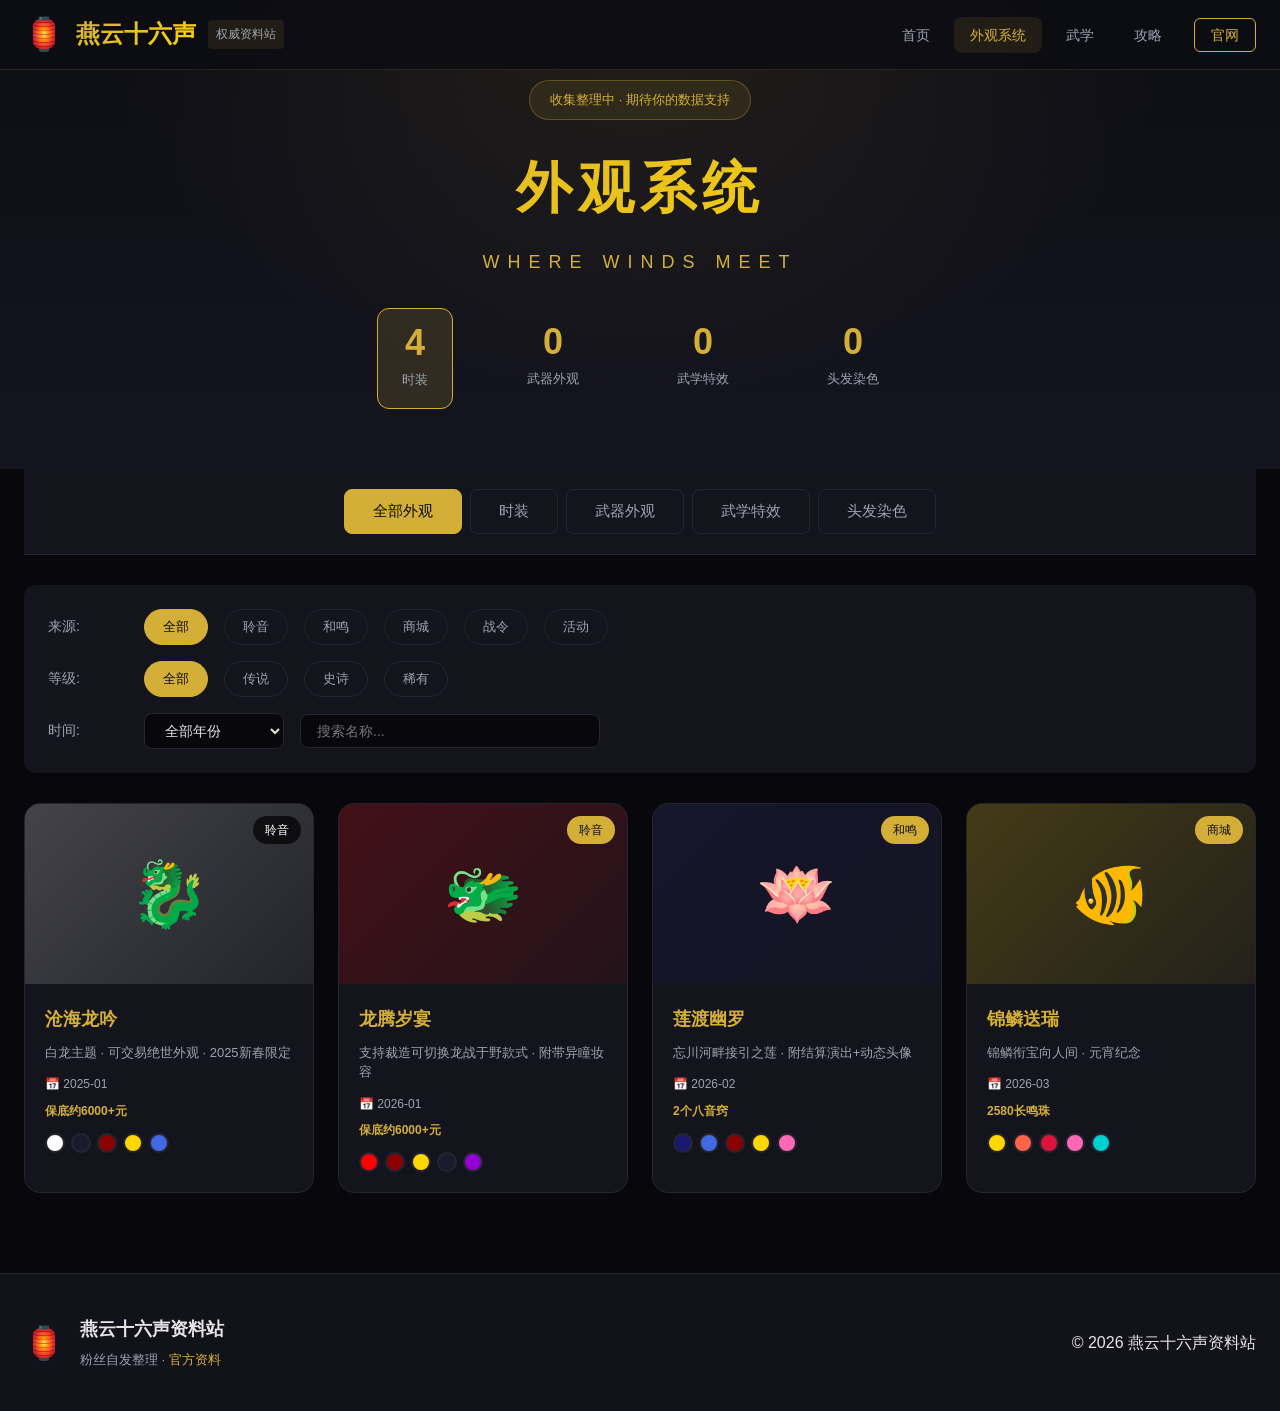
==== appearance.html @ c901eaac "Add unified appearance system page" ====
<!DOCTYPE html>
<html lang="zh-CN">
<head>
<meta charset="UTF-8">
<meta name="viewport" content="width=device-width, initial-scale=1.0">
<title>燕云十六声 | 外观系统 - 权威资料站</title>
<style>
:root{--primary:#0d0d14;--secondary:#12121a;--accent:#c9a227;--accent-gold:#d4af37;--text:#e5e5e5;--text-muted:#9ca3af;--bg:#08080c;--card-bg:#14141c;--border:#252530;--gradient-gold:linear-gradient(135deg,#d4af37 0%,#ffd700 100%);--gradient-dark:linear-gradient(180deg,#0d0d14 0%,#151520 100%)}
*{margin:0;padding:0;box-sizing:border-box}
body{font-family:'Microsoft YaHei','PingFang SC',sans-serif;background:var(--bg);color:var(--text);line-height:1.7;min-height:100vh}
a{text-decoration:none;color:inherit}
.container{max-width:1400px;margin:0 auto;padding:0 24px}
.navbar{position:fixed;top:0;left:0;right:0;height:70px;background:rgba(13,13,20,0.95);backdrop-filter:blur(20px);border-bottom:1px solid rgba(212,175,55,0.15);z-index:1000}
.nav-container{max-width:1400px;margin:0 auto;padding:0 24px;height:100%;display:flex;align-items:center;justify-content:space-between}
.logo{display:flex;align-items:center;gap:12px}
.logo-icon{font-size:32px}
.logo-text{font-size:24px;font-weight:800;background:var(--gradient-gold);-webkit-background-clip:text;-webkit-text-fill-color:transparent;background-clip:text}
.logo-sub{font-size:12px;color:var(--text-muted);padding:4px 8px;background:rgba(212,175,55,0.1);border-radius:4px}
.nav-menu{display:flex;gap:8px;list-style:none}
.nav-menu a{padding:10px 16px;font-size:14px;color:var(--text-muted);border-radius:8px;transition:all 0.3s;cursor:pointer}
.nav-menu a:hover,.nav-menu a.active{color:var(--accent-gold);background:rgba(212,175,55,0.1)}
.nav-official{color:var(--accent-gold)!important;border:1px solid var(--accent-gold)!important;padding:8px 16px!important;border-radius:6px!important;margin-left:8px}
.nav-official:hover{background:var(--accent-gold)!important;color:var(--primary)!important}
.mobile-menu-btn{display:none;background:none;border:none;color:var(--text);font-size:28px;cursor:pointer}
.hero{position:relative;padding:80px 0 60px;background:var(--gradient-dark);text-align:center}
.hero::before{content:'';position:absolute;top:0;left:0;right:0;bottom:0;background:radial-gradient(ellipse at 50% 0%,rgba(212,175,55,0.1),transparent 60%)}
.hero-content{position:relative;z-index:1}
.hero-badge{display:inline-block;padding:8px 20px;background:rgba(212,175,55,0.1);border:1px solid rgba(212,175,55,0.3);border-radius:30px;font-size:13px;color:var(--accent-gold);margin-bottom:20px}
.hero h1{font-size:56px;font-weight:900;letter-spacing:6px;background:var(--gradient-gold);-webkit-background-clip:text;-webkit-text-fill-color:transparent;margin-bottom:12px}
.hero .subtitle{font-size:18px;letter-spacing:8px;color:var(--accent-gold);margin-bottom:16px}
.hero-stats{display:flex;justify-content:center;gap:50px;flex-wrap:wrap;margin-top:30px}
.stat-item{text-align:center;cursor:pointer;padding:16px 24px;border-radius:12px;transition:all 0.3s}
.stat-item:hover,.stat-item.active{background:rgba(212,175,55,0.15);border:1px solid var(--accent-gold)}
.stat-number{display:block;font-size:36px;font-weight:800;color:var(--accent-gold);line-height:1;margin-bottom:4px}
.stat-label{font-size:13px;color:var(--text-muted)}

/* 分类标签 */
.category-tabs{display:flex;gap:8px;padding:20px 0;background:var(--card-bg);border-bottom:1px solid var(--border);margin-bottom:30px;flex-wrap:wrap;justify-content:center}
.category-btn{padding:12px 28px;background:transparent;border:1px solid var(--border);border-radius:8px;color:var(--text-muted);font-size:15px;cursor:pointer;transition:all 0.3s}
.category-btn:hover,.category-btn.active{background:var(--accent-gold);border-color:var(--accent-gold);color:var(--primary)}

/* 筛选 */
.filter-section{padding:24px;background:var(--card-bg);border-radius:12px;margin-bottom:30px}
.filter-row{display:flex;gap:16px;flex-wrap:wrap;align-items:center;margin-bottom:16px}
.filter-row:last-child{margin-bottom:0}
.filter-label{font-size:14px;color:var(--text-muted);min-width:80px}
.filter-btn{padding:8px 18px;background:transparent;border:1px solid var(--border);border-radius:20px;color:var(--text-muted);font-size:13px;cursor:pointer;transition:all 0.3s}
.filter-btn:hover,.filter-btn.active{background:var(--accent-gold);border-color:var(--accent-gold);color:var(--primary)}
.filter-select{padding:8px 16px;background:var(--bg);border:1px solid var(--border);border-radius:8px;color:var(--text);font-size:14px;min-width:140px}

/* 外观网格 */
.appearance-grid{display:grid;grid-template-columns:repeat(4,1fr);gap:24px;margin-bottom:60px}
.appearance-card{background:var(--card-bg);border:1px solid var(--border);border-radius:16px;overflow:hidden;transition:all 0.3s;cursor:pointer}
.appearance-card:hover{border-color:var(--accent-gold);transform:translateY(-4px);box-shadow:0 12px 30px rgba(212,175,55,0.15)}
.appearance-visual{height:180px;position:relative;display:flex;align-items:center;justify-content:center}
.appearance-icon{font-size:64px}
.appearance-tag{position:absolute;top:12px;right:12px;padding:4px 12px;background:rgba(0,0,0,0.7);border-radius:20px;font-size:12px;color:white}
.appearance-tag.new{background:var(--accent-gold);color:var(--primary)}
.appearance-info{padding:20px}
.appearance-info h3{font-size:18px;color:var(--accent-gold);margin-bottom:8px}
.appearance-info .desc{font-size:13px;color:var(--text-muted);margin-bottom:12px;line-height:1.5}
.appearance-meta{display:flex;flex-direction:column;gap:6px;font-size:12px}
.appearance-meta span{color:var(--text-muted)}
.appearance-meta .price{color:var(--accent-gold);font-weight:600}

/* 颜色展示 */
.color-display{display:flex;gap:6px;margin-top:12px;flex-wrap:wrap}
.color-swatch{width:20px;height:20px;border-radius:50%;border:2px solid var(--border)}

/* 弹窗 */
.modal{display:none;position:fixed;top:0;left:0;right:0;bottom:0;background:rgba(0,0,0,0.9);z-index:2000;align-items:center;justify-content:center;padding:20px;overflow-y:auto}
.modal.active{display:flex}
.modal-content{background:var(--card-bg);border:1px solid var(--border);border-radius:20px;padding:40px;max-width:900px;width:100%;max-height:90vh;overflow-y:auto;position:relative}
.modal-close{position:absolute;top:20px;right:24px;font-size:32px;color:var(--text-muted);cursor:pointer}
.modal-close:hover{color:var(--accent-gold)}
.modal-header{display:flex;gap:30px;margin-bottom:30px}
.modal-img{width:300px;height:350px;background:linear-gradient(135deg,#1a1a2e,#2a2a4e);border-radius:16px;display:flex;align-items:center;justify-content:center;font-size:100px}
.modal-detail{flex:1}
.modal-detail h2{font-size:28px;color:var(--accent-gold);margin-bottom:16px}
.modal-detail .tags{display:flex;gap:8px;flex-wrap:wrap;margin-bottom:20px}
.modal-detail .tag{padding:4px 12px;background:rgba(212,175,55,0.15);color:var(--accent-gold);border-radius:12px;font-size:12px}
.modal-detail .info-row{display:flex;gap:20px;margin-bottom:12px;font-size:14px}
.modal-detail .info-row span{color:var(--text-muted)}
.modal-section{margin-top:30px;padding-top:30px;border-top:1px solid var(--border)}
.modal-section h3{font-size:18px;color:var(--accent-gold);margin-bottom:16px}
.modal-colors{display:flex;gap:12px;flex-wrap:wrap}
.modal-color{width:40px;height:40px;border-radius:8px;border:2px solid var(--border);cursor:pointer;transition:all 0.2s}
.modal-color:hover{border-color:var(--accent-gold)}

/* 页脚 */
footer{background:var(--secondary);padding:40px 0;margin-top:80px;border-top:1px solid var(--border)}
.footer-content{display:flex;justify-content:space-between;align-items:center;flex-wrap:wrap;gap:30px}
.footer-brand{display:flex;align-items:center;gap:16px}
.footer-brand span{font-size:32px}
.footer-brand h3{font-size:18px;margin-bottom:4px}
.footer-brand p{font-size:13px;color:var(--text-muted)}
.footer-link{color:var(--accent-gold);text-decoration:none}
.footer-link:hover{text-decoration:underline}

/* 等待数据提示 */
.waiting-tip{text-align:center;padding:60px 20px;color:var(--text-muted)}
.waiting-tip h3{font-size:24px;color:var(--accent-gold);margin-bottom:16px}
.waiting-tip p{font-size:16px;margin-bottom:20px}
.waiting-tip .contact{background:var(--card-bg);padding:20px;border-radius:12px;display:inline-block}

@media(max-width:1200px){.appearance-grid{grid-template-columns:repeat(3,1fr)}}
@media(max-width:900px){.appearance-grid{grid-template-columns:repeat(2,1fr)}.modal-header{flex-direction:column}.modal-img{width:100%;height:250px}}
@media(max-width:768px){.nav-menu{display:none;position:absolute;top:70px;left:0;right:0;background:var(--bg);flex-direction:column;padding:20px;gap:4px;border-bottom:1px solid var(--border)}.nav-menu.active{display:flex}.mobile-menu-btn{display:block}.hero h1{font-size:36px}.hero-stats{gap:30px}.stat-number{font-size:32px}.appearance-grid{grid-template-columns:1fr}.filter-row{flex-direction:column;align-items:flex-start}}
</style>
</head>
<body>
<nav class="navbar"><div class="nav-container"><a href="index.html" class="logo"><span class="logo-icon">🏮</span><span class="logo-text">燕云十六声</span><span class="logo-sub">权威资料站</span></a><ul class="nav-menu"><li><a href="index.html">首页</a></li><li><a href="appearance.html" class="active">外观系统</a></li><li><a href="martial.html">武学</a></li><li><a href="guide.html">攻略</a></li><li><a href="https://yy163.com" target="_blank" class="nav-official">官网</a></li></ul></div></nav>

<div class="hero"><div class="hero-content"><div class="hero-badge">收集整理中 · 期待你的数据支持</div><h1>外观系统</h1><p class="subtitle">WHERE WINDS MEET</p><div class="hero-stats"><div class="stat-item active" data-category="fashion"><span class="stat-number" id="fashion-count">0</span><span class="stat-label">时装</span></div><div class="stat-item" data-category="weapon"><span class="stat-number" id="weapon-count">0</span><span class="stat-label">武器外观</span></div><div class="stat-item" data-category="effect"><span class="stat-number" id="effect-count">0</span><span class="stat-label">武学特效</span></div><div class="stat-item" data-category="hair"><span class="stat-number" id="hair-count">0</span><span class="stat-label">头发染色</span></div></div></div></div>

<div class="container">
<!-- 分类切换 -->
<div class="category-tabs">
<button class="category-btn active" data-category="fashion">全部外观</button>
<button class="category-btn" data-category="fashion_cloth">时装</button>
<button class="category-btn" data-category="weapon_appearance">武器外观</button>
<button class="category-btn" data-category="weapon_effect">武学特效</button>
<button class="category-btn" data-category="hair_dye">头发染色</button>
</div>

<!-- 筛选 -->
<div class="filter-section" id="filter-section">
<div class="filter-row">
<span class="filter-label">来源:</span>
<button class="filter-btn active" data-filter="all">全部</button>
<button class="filter-btn" data-filter="lingyin">聆音</button>
<button class="filter-btn" data-filter="heming">和鸣</button>
<button class="filter-btn" data-filter="shop">商城</button>
<button class="filter-btn" data-filter="zhanling">战令</button>
<button class="filter-btn" data-filter="event">活动</button>
</div>
<div class="filter-row">
<span class="filter-label">等级:</span>
<button class="filter-btn grade-btn active" data-grade="all">全部</button>
<button class="filter-btn grade-btn" data-grade="传说">传说</button>
<button class="filter-btn grade-btn" data-grade="史诗">史诗</button>
<button class="filter-btn grade-btn" data-grade="稀有">稀有</button>
</div>
<div class="filter-row">
<span class="filter-label">时间:</span>
<select class="filter-select" id="year-filter">
<option value="all">全部年份</option>
<option value="2026">2026年</option>
<option value="2025">2025年</option>
<option value="2024">2024年</option>
</select>
<input type="text" class="search-box" id="search-input" placeholder="搜索名称..." style="padding:8px 16px;background:var(--bg);border:1px solid var(--border);border-radius:8px;color:var(--text);font-size:14px;flex:1;max-width:300px">
</div>
</div>

<!-- 等待数据提示 -->
<div class="waiting-tip" id="waiting-tip">
<h3>📋 数据收集中...</h3>
<p>外观系统正在整理中，期待你的数据支持！</p>
<div class="contact">
<p>如果你有准确的外观数据，可以联系我们补充</p>
<p style="margin-top:10px;color:var(--accent-gold)">数据来源：官方公告、游戏内、百度AI等</p>
</div>
</div>

<!-- 外观列表 -->
<div class="appearance-grid" id="appearance-grid"></div>
</div>

<!-- 详情弹窗 -->
<div class="modal" id="appearance-modal">
<div class="modal-content">
<span class="modal-close" onclick="closeModal()">&times;</span>
<div class="modal-header">
<div class="modal-img" id="modal-img">👘</div>
<div class="modal-detail">
<h2 id="modal-title">名称</h2>
<div class="tags" id="modal-tags"></div>
<div class="info-row"><span>获取方式:</span><span id="modal-source">-</span></div>
<div class="info-row"><span>价格:</span><span id="modal-price">-</span></div>
<div class="info-row"><span>上架时间:</span><span id="modal-date">-</span></div>
<div class="info-row"><span>特色功能:</span><span id="modal-feature">-</span></div>
</div>
</div>
<div class="modal-section" id="dye-section" style="display:none">
<h3>🎨 染色方案</h3>
<div class="modal-colors" id="modal-dyes"></div>
</div>
</div>
</div>

<footer><div class="container"><div class="footer-content"><div class="footer-brand"><span>🏮</span><div><h3>燕云十六声资料站</h3><p>粉丝自发整理 · <a href="https://yy163.com" target="_blank" class="footer-link">官方资料</a></p></div></div><div class="footer-links"><p>© 2026 燕云十六声资料站</p></div></div></footer>

<script>
// ==================== 数据结构 ====================
// 格式：{id, name, category, subCategory, grade, icon, date, source, price, desc, features, dyes[]}
// category: fashion_cloth/fashion_effect/weapon_appearance/hair_dye
// subCategory: lingyin/heming/shop/zhanling/fuyao/event/free

// ==================== 时装数据 ====================
const fashionData = [
// 聆音大套
{id:1,name:"沧海龙吟",category:"fashion_cloth",subCategory:"lingyin",grade:"传说",icon:"🐉",date:"2025-01",source:"聆音·春闹",price:"保底约6000+元",desc:"白龙主题 · 可交易绝世外观 · 2025新春限定",features:"可交易/支持裁造/专属动作",dyes:["#FFFFFF","#1a1a2e","#8B0000","#FFD700","#4169E1"]},
{id:2,name:"龙腾岁宴",category:"fashion_cloth",subCategory:"lingyin",grade:"传说",icon:"🐲",date:"2026-01",source:"聆音·响岁",price:"保底约6000+元",desc:"支持裁造可切换龙战于野款式 · 附带异瞳妆容",features:"支持裁造/异瞳妆容/专属动作",dyes:["#FF0000","#8B0000","#FFD700","#1a1a2e","#9400D3"]},
{id:3,name:"莲渡幽罗",category:"fashion_cloth",subCategory:"heming",grade:"史诗",icon:"🪷",date:"2026-02",source:"和鸣商店/八音窍",price:"2个八音窍",desc:"忘川河畔接引之莲 · 附结算演出+动态头像",features:"上下装拆分/染色/裁造/结算演出/动态头像",dyes:["#191970","#4169E1","#8B0000","#FFD700","#FF69B4"]},
{id:4,name:"锦鳞送瑞",category:"fashion_cloth",subCategory:"shop",grade:"史诗",icon:"🐠",date:"2026-03",source:"元宵活动",price:"2580长鸣珠",desc:"锦鳞衔宝向人间 · 元宵纪念",features:"上下装拆分/染色",dyes:["#FFD700","#FF6347","#DC143C","#FF69B4","#00CED1"]},
// 更多数据待补充...
];

// ==================== 武器外观数据 ====================
const weaponData = [
// 藏音系统
// 待补充准确数据...
];

// ==================== 武学特效数据 ====================
const effectData = [
// 待补充准确数据...
];

// ==================== 头发染色数据 ====================
const hairData = [
// 待补充准确数据...
];

// 合并所有数据
const allData = [...fashionData, ...weaponData, ...effectData, ...hairData];

let currentCategory = 'fashion'; // fashion/weapon/effect/hair

// 初始化
document.getElementById('fashion-count').textContent = fashionData.length;
document.getElementById('weapon-count').textContent = weaponData.length;
document.getElementById('effect-count').textContent = effectData.length;
document.getElementById('hair-count').textContent = hairData.length;

// 分类点击
document.querySelectorAll('.stat-item').forEach(item => {
item.addEventListener('click', () => {
document.querySelectorAll('.stat-item').forEach(i => i.classList.remove('active'));
item.classList.add('active');
currentCategory = item.dataset.category;
renderData();
});
});

// 分类切换
document.querySelectorAll('.category-btn').forEach(btn => {
btn.addEventListener('click', () => {
document.querySelectorAll('.category-btn').forEach(b => b.classList.remove('active'));
btn.classList.add('active');
renderData();
});
});

// 筛选
document.querySelectorAll('.filter-btn').forEach(btn => {
btn.addEventListener('click', () => {
const row = btn.parentElement;
row.querySelectorAll('.filter-btn').forEach(b => b.classList.remove('active'));
btn.classList.add('active');
renderData();
});
});

document.getElementById('year-filter').addEventListener('change', renderData);
document.getElementById('search-input').addEventListener('input', renderData);

// 渲染数据
function renderData() {
const grid = document.getElementById('appearance-grid');
const waiting = document.getElementById('waiting-tip');

let category = document.querySelector('.category-btn.active').dataset.category;
let filter = document.querySelector('.filter-btn:not(.grade-btn).active')?.dataset.filter || 'all';
let grade = document.querySelector('.grade-btn.active')?.dataset.grade || 'all';
let year = document.getElementById('year-filter').value;
let search = document.getElementById('search-input').value;

// 根据主分类筛选
let filtered = allData;
if (category === 'fashion_cloth') filtered = allData.filter(d => d.category === 'fashion_cloth');
else if (category === 'weapon_appearance') filtered = allData.filter(d => d.category === 'weapon_appearance');
else if (category === 'weapon_effect') filtered = allData.filter(d => d.category === 'weapon_effect');
else if (category === 'hair_dye') filtered = allData.filter(d => d.category === 'hair_dye');

// 来源筛选
if (filter !== 'all') {
filtered = filtered.filter(d => d.subCategory === filter);
}
// 等级筛选
if (grade !== 'all') {
filtered = filtered.filter(d => d.grade === grade);
}
// 年份筛选
if (year !== 'all') {
filtered = filtered.filter(d => d.date.startsWith(year));
}
// 搜索
if (search) {
filtered = filtered.filter(d => d.name.toLowerCase().includes(search.toLowerCase()));
}

// 显示/隐藏等待提示
if (filtered.length === 0) {
waiting.style.display = 'block';
grid.style.display = 'none';
} else {
waiting.style.display = 'none';
grid.style.display = 'grid';
grid.innerHTML = '';

filtered.forEach(item => {
const card = document.createElement('div');
card.className = 'appearance-card';
card.onclick = () => openModal(item);
let typeLabel = item.subCategory === 'lingyin' ? '聆音' : 
item.subCategory === 'heming' ? '和鸣' :
item.subCategory === 'shop' ? '商城' :
item.subCategory === 'zhanling' ? '战令' :
item.subCategory === 'event' ? '活动' : '其他';
card.innerHTML = `
<div class="appearance-visual" style="background:linear-gradient(135deg,${item.dyes?.[0] || '#1a1a2e'}33,${item.dyes?.[0] || '#1a1a2e'}11)">
<span class="appearance-tag ${item.date.startsWith('2026')?'new':''}">${typeLabel}</span>
<span class="appearance-icon">${item.icon}</span>
</div>
<div class="appearance-info">
<h3>${item.name}</h3>
<p class="desc">${item.desc || ''}</p>
<div class="appearance-meta">
<span>📅 ${item.date}</span>
<span class="price">${item.price || '-'}</span>
</div>
${item.dyes ? `<div class="color-display">${item.dyes.slice(0,5).map(c=>`<div class="color-swatch" style="background:${c}"></div>`).join('')}</div>` : ''}
</div>
`;
grid.appendChild(card);
});
}
}

// 打开弹窗
function openModal(item) {
document.getElementById('modal-title').textContent = item.name;
document.getElementById('modal-img').textContent = item.icon;
document.getElementById('modal-source').textContent = item.source || '-';
document.getElementById('modal-price').textContent = item.price || '-';
document.getElementById('modal-date').textContent = item.date || '-';
document.getElementById('modal-feature').textContent = item.features || '-';

const tags = document.getElementById('modal-tags');
tags.innerHTML = `<span class="tag">${item.grade || ''}</span><span class="tag">${item.category}</span>`;

// 染色
const dyeSection = document.getElementById('dye-section');
if (item.dyes && item.dyes.length > 0) {
dyeSection.style.display = 'block';
document.getElementById('modal-dyes').innerHTML = item.dyes.map(c => `<div class="modal-color" style="background:${c}" title="${c}"></div>`).join('');
} else {
dyeSection.style.display = 'none';
}

document.getElementById('appearance-modal').classList.add('active');
}

function closeModal() {
document.getElementById('appearance-modal').classList.remove('active');
}

// 初始渲染
renderData();
</script>
</body>
</html>
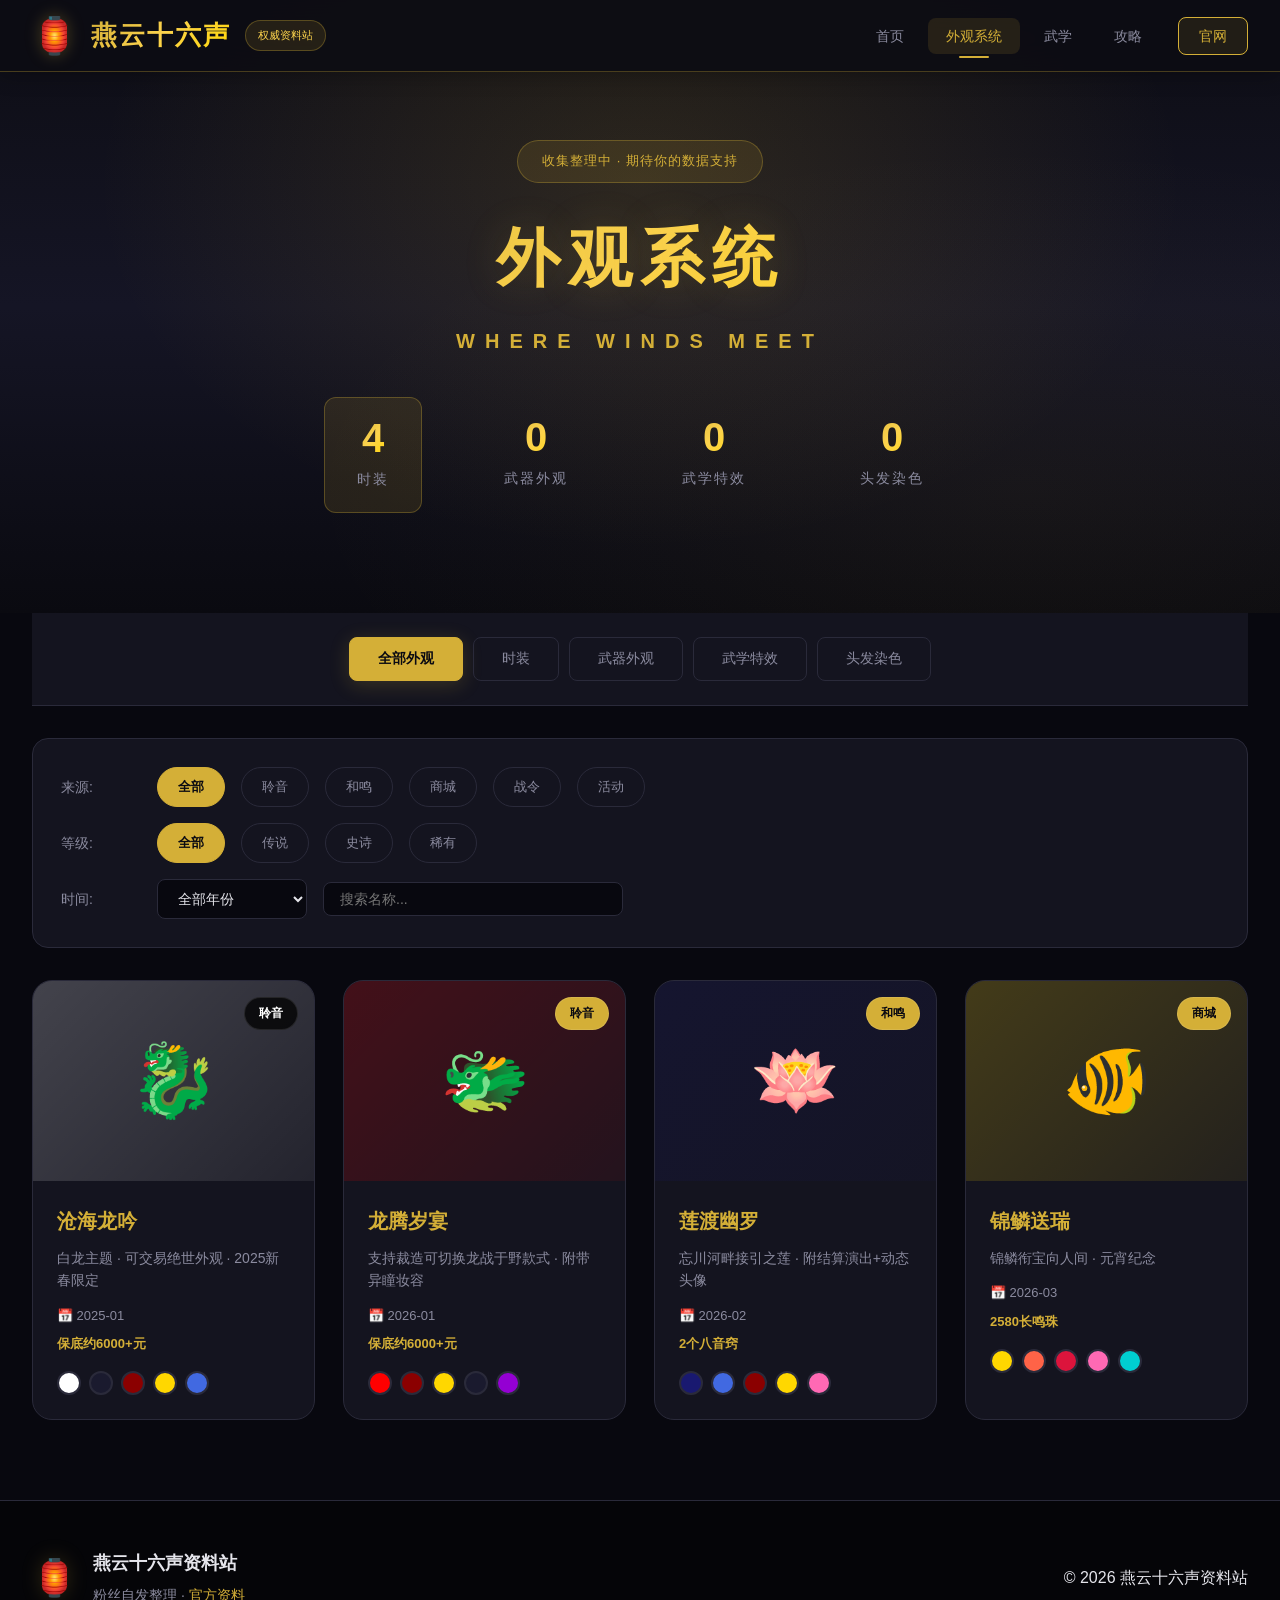
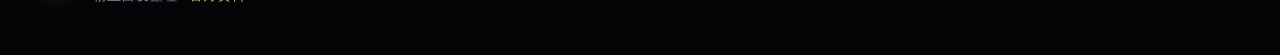
==== commit d87243ae: "Update appearance system style" ====
--- a/appearance.html
+++ b/appearance.html
@@ -5,107 +5,718 @@
 <meta name="viewport" content="width=device-width, initial-scale=1.0">
 <title>燕云十六声 | 外观系统 - 权威资料站</title>
 <style>
-:root{--primary:#0d0d14;--secondary:#12121a;--accent:#c9a227;--accent-gold:#d4af37;--text:#e5e5e5;--text-muted:#9ca3af;--bg:#08080c;--card-bg:#14141c;--border:#252530;--gradient-gold:linear-gradient(135deg,#d4af37 0%,#ffd700 100%);--gradient-dark:linear-gradient(180deg,#0d0d14 0%,#151520 100%)}
-*{margin:0;padding:0;box-sizing:border-box}
-body{font-family:'Microsoft YaHei','PingFang SC',sans-serif;background:var(--bg);color:var(--text);line-height:1.7;min-height:100vh}
-a{text-decoration:none;color:inherit}
-.container{max-width:1400px;margin:0 auto;padding:0 24px}
-.navbar{position:fixed;top:0;left:0;right:0;height:70px;background:rgba(13,13,20,0.95);backdrop-filter:blur(20px);border-bottom:1px solid rgba(212,175,55,0.15);z-index:1000}
-.nav-container{max-width:1400px;margin:0 auto;padding:0 24px;height:100%;display:flex;align-items:center;justify-content:space-between}
-.logo{display:flex;align-items:center;gap:12px}
-.logo-icon{font-size:32px}
-.logo-text{font-size:24px;font-weight:800;background:var(--gradient-gold);-webkit-background-clip:text;-webkit-text-fill-color:transparent;background-clip:text}
-.logo-sub{font-size:12px;color:var(--text-muted);padding:4px 8px;background:rgba(212,175,55,0.1);border-radius:4px}
-.nav-menu{display:flex;gap:8px;list-style:none}
-.nav-menu a{padding:10px 16px;font-size:14px;color:var(--text-muted);border-radius:8px;transition:all 0.3s;cursor:pointer}
-.nav-menu a:hover,.nav-menu a.active{color:var(--accent-gold);background:rgba(212,175,55,0.1)}
-.nav-official{color:var(--accent-gold)!important;border:1px solid var(--accent-gold)!important;padding:8px 16px!important;border-radius:6px!important;margin-left:8px}
-.nav-official:hover{background:var(--accent-gold)!important;color:var(--primary)!important}
-.mobile-menu-btn{display:none;background:none;border:none;color:var(--text);font-size:28px;cursor:pointer}
-.hero{position:relative;padding:80px 0 60px;background:var(--gradient-dark);text-align:center}
-.hero::before{content:'';position:absolute;top:0;left:0;right:0;bottom:0;background:radial-gradient(ellipse at 50% 0%,rgba(212,175,55,0.1),transparent 60%)}
-.hero-content{position:relative;z-index:1}
-.hero-badge{display:inline-block;padding:8px 20px;background:rgba(212,175,55,0.1);border:1px solid rgba(212,175,55,0.3);border-radius:30px;font-size:13px;color:var(--accent-gold);margin-bottom:20px}
-.hero h1{font-size:56px;font-weight:900;letter-spacing:6px;background:var(--gradient-gold);-webkit-background-clip:text;-webkit-text-fill-color:transparent;margin-bottom:12px}
-.hero .subtitle{font-size:18px;letter-spacing:8px;color:var(--accent-gold);margin-bottom:16px}
-.hero-stats{display:flex;justify-content:center;gap:50px;flex-wrap:wrap;margin-top:30px}
-.stat-item{text-align:center;cursor:pointer;padding:16px 24px;border-radius:12px;transition:all 0.3s}
-.stat-item:hover,.stat-item.active{background:rgba(212,175,55,0.15);border:1px solid var(--accent-gold)}
-.stat-number{display:block;font-size:36px;font-weight:800;color:var(--accent-gold);line-height:1;margin-bottom:4px}
-.stat-label{font-size:13px;color:var(--text-muted)}
+:root {
+  --primary: #0a0a12;
+  --secondary: #121220;
+  --accent: #c9a227;
+  --accent-gold: #d4af37;
+  --accent-gold-light: #fcd34d;
+  --text: #e5e5eb;
+  --text-muted: #8b8b9f;
+  --bg: #08080f;
+  --bg-deep: #050508;
+  --card-bg: #14141f;
+  --card-bg-hover: #1a1a2a;
+  --border: #2a2a3a;
+  --border-gold: rgba(212,175,55,0.3);
+  --gradient-gold: linear-gradient(135deg, #d4af37 0%, #fcd34d 50%, #ffd700 100%);
+  --gradient-dark: linear-gradient(180deg, #0d0d14 0%, #151525 50%, #0a0a10 100%);
+  --gradient-hero: radial-gradient(ellipse at 50% 30%, rgba(201, 162, 39, 0.15), transparent 60%),
+                      radial-gradient(ellipse at 80% 80%, rgba(212, 175, 55, 0.05), transparent 50%);
+  --shadow-gold: 0 4px 20px rgba(212, 175, 55, 0.2);
+  --shadow-card: 0 8px 24px rgba(0, 0, 0, 0.3);
+  --shadow-hover: 0 12px 36px rgba(212, 175, 55, 0.15);
+}
+
+* {margin: 0;padding: 0;box-sizing: border-box;}
+
+body {
+  font-family: "Microsoft YaHei", "PingFang SC", -apple-system, BlinkMacSystemFont, sans-serif;
+  background: var(--bg);
+  color: var(--text);
+  line-height: 1.6;
+  min-height: 100vh;
+  overflow-x: hidden;
+}
+
+a {text-decoration: none;color: inherit;transition: color 0.3s;}
+
+.container {
+  max-width: 1440px;
+  margin: 0 auto;
+  padding: 0 32px;
+}
+
+/* 导航栏优化 */
+.navbar {
+  position: fixed;
+  top: 0;
+  left: 0;
+  right: 0;
+  height: 72px;
+  background: rgba(13, 13, 20, 0.95);
+  backdrop-filter: blur(20px);
+  border-bottom: 1px solid var(--border-gold);
+  z-index: 1000;
+  box-shadow: 0 2px 20px rgba(0, 0, 0, 0.3);
+}
+
+.nav-container {
+  max-width: 1440px;
+  margin: 0 auto;
+  padding: 0 32px;
+  height: 100%;
+  display: flex;
+  align-items: center;
+  justify-content: space-between;
+}
+
+.logo {
+  display: flex;
+  align-items: center;
+  gap: 14px;
+}
+
+.logo-icon {
+  font-size: 36px;
+  filter: drop-shadow(0 0 8px rgba(212, 175, 55, 0.3));
+}
+
+.logo-text {
+  font-size: 26px;
+  font-weight: 800;
+  background: var(--gradient-gold);
+  -webkit-background-clip: text;
+  -webkit-text-fill-color: transparent;
+  background-clip: text;
+  letter-spacing: 2px;
+}
+
+.logo-sub {
+  font-size: 11px;
+  color: var(--accent-gold-light);
+  padding: 6px 12px;
+  background: rgba(212, 175, 55, 0.12);
+  border-radius: 20px;
+  border: 1px solid var(--border-gold);
+}
+
+.nav-menu {
+  display: flex;
+  gap: 6px;
+  list-style: none;
+}
+
+.nav-menu a {
+  padding: 10px 18px;
+  font-size: 14px;
+  font-weight: 500;
+  color: var(--text-muted);
+  border-radius: 8px;
+  transition: all 0.3s;
+  position: relative;
+}
+
+.nav-menu a:hover, .nav-menu a.active {
+  color: var(--accent-gold);
+  background: rgba(212, 175, 55, 0.12);
+}
+
+.nav-menu a.active::after {
+  content: '';
+  position: absolute;
+  bottom: -4px;
+  left: 50%;
+  transform: translateX(-50%);
+  width: 30px;
+  height: 2px;
+  background: var(--accent-gold);
+  border-radius: 1px;
+}
+
+.nav-official {
+  color: var(--accent-gold) !important;
+  border: 1px solid var(--accent-gold) !important;
+  padding: 10px 20px !important;
+  border-radius: 8px !important;
+  margin-left: 12px !important;
+  background: rgba(212, 175, 55, 0.1) !important;
+}
+
+.nav-official:hover {
+  background: var(--accent-gold) !important;
+  color: var(--primary) !important;
+  box-shadow: var(--shadow-gold);
+}
+
+/* Hero 区域优化 */
+.hero {
+  position: relative;
+  padding: 140px 0 100px;
+  background: var(--gradient-dark);
+  text-align: center;
+  overflow: hidden;
+}
+
+.hero::before {
+  content: '';
+  position: absolute;
+  top: 0;
+  left: 0;
+  right: 0;
+  bottom: 0;
+  background: var(--gradient-hero);
+  pointer-events: none;
+}
+
+.hero-content {
+  position: relative;
+  z-index: 1;
+}
+
+.hero-badge {
+  display: inline-block;
+  padding: 10px 24px;
+  background: rgba(212, 175, 55, 0.12);
+  border: 1px solid var(--border-gold);
+  border-radius: 30px;
+  font-size: 13px;
+  font-weight: 500;
+  color: var(--accent-gold);
+  margin-bottom: 24px;
+  letter-spacing: 1px;
+}
+
+.hero h1 {
+  font-size: 64px;
+  font-weight: 900;
+  letter-spacing: 8px;
+  background: var(--gradient-gold);
+  -webkit-background-clip: text;
+  -webkit-text-fill-color: transparent;
+  background-clip: text;
+  margin-bottom: 16px;
+  text-shadow: 0 0 40px rgba(212, 175, 55, 0.2);
+}
+
+.hero .subtitle {
+  font-size: 20px;
+  letter-spacing: 10px;
+  color: var(--accent-gold);
+  margin-bottom: 20px;
+  text-transform: uppercase;
+  font-weight: 600;
+}
+
+.hero-stats {
+  display: flex;
+  justify-content: center;
+  gap: 50px;
+  flex-wrap: wrap;
+  margin-top: 40px;
+}
+
+.stat-item {
+  text-align: center;
+  padding: 20px 32px;
+  border-radius: 12px;
+  transition: all 0.3s;
+  cursor: pointer;
+}
+
+.stat-item:hover, .stat-item.active {
+  background: rgba(212, 175, 55, 0.12);
+  border: 1px solid var(--border-gold);
+}
+
+.stat-number {
+  display: block;
+  font-size: 40px;
+  font-weight: 800;
+  background: var(--gradient-gold);
+  -webkit-background-clip: text;
+  -webkit-text-fill-color: transparent;
+  background-clip: text;
+  line-height: 1;
+  margin-bottom: 8px;
+}
+
+.stat-label {
+  font-size: 14px;
+  color: var(--text-muted);
+  text-transform: uppercase;
+  letter-spacing: 2px;
+  font-weight: 500;
+}
 
 /* 分类标签 */
-.category-tabs{display:flex;gap:8px;padding:20px 0;background:var(--card-bg);border-bottom:1px solid var(--border);margin-bottom:30px;flex-wrap:wrap;justify-content:center}
-.category-btn{padding:12px 28px;background:transparent;border:1px solid var(--border);border-radius:8px;color:var(--text-muted);font-size:15px;cursor:pointer;transition:all 0.3s}
-.category-btn:hover,.category-btn.active{background:var(--accent-gold);border-color:var(--accent-gold);color:var(--primary)}
-
-/* 筛选 */
-.filter-section{padding:24px;background:var(--card-bg);border-radius:12px;margin-bottom:30px}
-.filter-row{display:flex;gap:16px;flex-wrap:wrap;align-items:center;margin-bottom:16px}
-.filter-row:last-child{margin-bottom:0}
-.filter-label{font-size:14px;color:var(--text-muted);min-width:80px}
-.filter-btn{padding:8px 18px;background:transparent;border:1px solid var(--border);border-radius:20px;color:var(--text-muted);font-size:13px;cursor:pointer;transition:all 0.3s}
-.filter-btn:hover,.filter-btn.active{background:var(--accent-gold);border-color:var(--accent-gold);color:var(--primary)}
-.filter-select{padding:8px 16px;background:var(--bg);border:1px solid var(--border);border-radius:8px;color:var(--text);font-size:14px;min-width:140px}
+.category-tabs {
+  display: flex;
+  gap: 10px;
+  padding: 24px 0;
+  background: var(--card-bg);
+  border-bottom: 1px solid var(--border);
+  margin-bottom: 32px;
+  flex-wrap: wrap;
+  justify-content: center;
+}
+
+.category-btn {
+  padding: 12px 28px;
+  background: transparent;
+  border: 1px solid var(--border);
+  border-radius: 8px;
+  color: var(--text-muted);
+  font-size: 14px;
+  font-weight: 500;
+  cursor: pointer;
+  transition: all 0.3s;
+}
+
+.category-btn:hover, .category-btn.active {
+  background: var(--accent-gold);
+  border-color: var(--accent-gold);
+  color: var(--primary);
+  font-weight: 600;
+  box-shadow: var(--shadow-gold);
+}
+
+/* 筛选区 */
+.filter-section {
+  padding: 28px;
+  background: var(--card-bg);
+  border-radius: 16px;
+  margin-bottom: 32px;
+  border: 1px solid var(--border);
+}
+
+.filter-row {
+  display: flex;
+  gap: 16px;
+  flex-wrap: wrap;
+  align-items: center;
+  margin-bottom: 16px;
+}
+
+.filter-row:last-child {
+  margin-bottom: 0;
+}
+
+.filter-label {
+  font-size: 14px;
+  color: var(--text-muted);
+  min-width: 80px;
+  font-weight: 500;
+}
+
+.filter-btn {
+  padding: 10px 20px;
+  background: transparent;
+  border: 1px solid var(--border);
+  border-radius: 20px;
+  color: var(--text-muted);
+  font-size: 13px;
+  cursor: pointer;
+  transition: all 0.3s;
+}
+
+.filter-btn:hover, .filter-btn.active {
+  background: var(--accent-gold);
+  border-color: var(--accent-gold);
+  color: var(--primary);
+  font-weight: 600;
+}
+
+.filter-select {
+  padding: 10px 16px;
+  background: var(--bg);
+  border: 1px solid var(--border);
+  border-radius: 8px;
+  color: var(--text);
+  font-size: 14px;
+  min-width: 150px;
+  cursor: pointer;
+}
+
+.filter-select:focus {
+  outline: none;
+  border-color: var(--accent-gold);
+}
 
 /* 外观网格 */
-.appearance-grid{display:grid;grid-template-columns:repeat(4,1fr);gap:24px;margin-bottom:60px}
-.appearance-card{background:var(--card-bg);border:1px solid var(--border);border-radius:16px;overflow:hidden;transition:all 0.3s;cursor:pointer}
-.appearance-card:hover{border-color:var(--accent-gold);transform:translateY(-4px);box-shadow:0 12px 30px rgba(212,175,55,0.15)}
-.appearance-visual{height:180px;position:relative;display:flex;align-items:center;justify-content:center}
-.appearance-icon{font-size:64px}
-.appearance-tag{position:absolute;top:12px;right:12px;padding:4px 12px;background:rgba(0,0,0,0.7);border-radius:20px;font-size:12px;color:white}
-.appearance-tag.new{background:var(--accent-gold);color:var(--primary)}
-.appearance-info{padding:20px}
-.appearance-info h3{font-size:18px;color:var(--accent-gold);margin-bottom:8px}
-.appearance-info .desc{font-size:13px;color:var(--text-muted);margin-bottom:12px;line-height:1.5}
-.appearance-meta{display:flex;flex-direction:column;gap:6px;font-size:12px}
-.appearance-meta span{color:var(--text-muted)}
-.appearance-meta .price{color:var(--accent-gold);font-weight:600}
-
-/* 颜色展示 */
-.color-display{display:flex;gap:6px;margin-top:12px;flex-wrap:wrap}
-.color-swatch{width:20px;height:20px;border-radius:50%;border:2px solid var(--border)}
+.appearance-grid {
+  display: grid;
+  grid-template-columns: repeat(4, 1fr);
+  gap: 28px;
+  margin-bottom: 60px;
+}
+
+.appearance-card {
+  background: var(--card-bg);
+  border: 1px solid var(--border);
+  border-radius: 20px;
+  overflow: hidden;
+  transition: all 0.4s cubic-bezier(0.4, 0, 0.2, 1);
+  cursor: pointer;
+}
+
+.appearance-card:hover {
+  border-color: var(--accent-gold);
+  transform: translateY(-8px);
+  box-shadow: var(--shadow-hover);
+}
+
+.appearance-visual {
+  height: 200px;
+  position: relative;
+  display: flex;
+  align-items: center;
+  justify-content: center;
+}
+
+.appearance-icon {
+  font-size: 72px;
+}
+
+.appearance-tag {
+  position: absolute;
+  top: 16px;
+  right: 16px;
+  padding: 6px 14px;
+  background: rgba(0, 0, 0, 0.75);
+  border-radius: 20px;
+  font-size: 12px;
+  font-weight: 600;
+  color: white;
+  border: 1px solid rgba(255, 255, 255, 0.1);
+}
+
+.appearance-tag.new {
+  background: var(--accent-gold);
+  color: var(--primary);
+}
+
+.appearance-info {
+  padding: 24px;
+}
+
+.appearance-info h3 {
+  font-size: 20px;
+  color: var(--accent-gold);
+  margin-bottom: 10px;
+  font-weight: 600;
+}
+
+.appearance-info .desc {
+  font-size: 14px;
+  color: var(--text-muted);
+  margin-bottom: 14px;
+  line-height: 1.6;
+}
+
+.appearance-meta {
+  display: flex;
+  flex-direction: column;
+  gap: 8px;
+  font-size: 13px;
+}
+
+.appearance-meta span {
+  color: var(--text-muted);
+}
+
+.appearance-meta .price {
+  color: var(--accent-gold);
+  font-weight: 600;
+}
+
+/* 颜色 */
+.color-display {
+  display: flex;
+  gap: 8px;
+  margin-top: 16px;
+  flex-wrap: wrap;
+}
+
+.color-swatch {
+  width: 24px;
+  height: 24px;
+  border-radius: 50%;
+  border: 2px solid var(--border);
+  transition: all 0.2s;
+}
+
+.color-swatch:hover {
+  border-color: var(--accent-gold);
+  transform: scale(1.2);
+}
 
 /* 弹窗 */
-.modal{display:none;position:fixed;top:0;left:0;right:0;bottom:0;background:rgba(0,0,0,0.9);z-index:2000;align-items:center;justify-content:center;padding:20px;overflow-y:auto}
-.modal.active{display:flex}
-.modal-content{background:var(--card-bg);border:1px solid var(--border);border-radius:20px;padding:40px;max-width:900px;width:100%;max-height:90vh;overflow-y:auto;position:relative}
-.modal-close{position:absolute;top:20px;right:24px;font-size:32px;color:var(--text-muted);cursor:pointer}
-.modal-close:hover{color:var(--accent-gold)}
-.modal-header{display:flex;gap:30px;margin-bottom:30px}
-.modal-img{width:300px;height:350px;background:linear-gradient(135deg,#1a1a2e,#2a2a4e);border-radius:16px;display:flex;align-items:center;justify-content:center;font-size:100px}
-.modal-detail{flex:1}
-.modal-detail h2{font-size:28px;color:var(--accent-gold);margin-bottom:16px}
-.modal-detail .tags{display:flex;gap:8px;flex-wrap:wrap;margin-bottom:20px}
-.modal-detail .tag{padding:4px 12px;background:rgba(212,175,55,0.15);color:var(--accent-gold);border-radius:12px;font-size:12px}
-.modal-detail .info-row{display:flex;gap:20px;margin-bottom:12px;font-size:14px}
-.modal-detail .info-row span{color:var(--text-muted)}
-.modal-section{margin-top:30px;padding-top:30px;border-top:1px solid var(--border)}
-.modal-section h3{font-size:18px;color:var(--accent-gold);margin-bottom:16px}
-.modal-colors{display:flex;gap:12px;flex-wrap:wrap}
-.modal-color{width:40px;height:40px;border-radius:8px;border:2px solid var(--border);cursor:pointer;transition:all 0.2s}
-.modal-color:hover{border-color:var(--accent-gold)}
+.modal {
+  display: none;
+  position: fixed;
+  top: 0;
+  left: 0;
+  right: 0;
+  bottom: 0;
+  background: rgba(0, 0, 0, 0.92);
+  z-index: 2000;
+  align-items: center;
+  justify-content: center;
+  padding: 20px;
+  overflow-y: auto;
+  backdrop-filter: blur(10px);
+}
+
+.modal.active {
+  display: flex;
+}
+
+.modal-content {
+  background: var(--card-bg);
+  border: 1px solid var(--border);
+  border-radius: 24px;
+  padding: 48px;
+  max-width: 960px;
+  width: 100%;
+  max-height: 90vh;
+  overflow-y: auto;
+  position: relative;
+  box-shadow: 0 24px 60px rgba(0, 0, 0, 0.5);
+}
+
+.modal-close {
+  position: absolute;
+  top: 24px;
+  right: 28px;
+  font-size: 36px;
+  color: var(--text-muted);
+  cursor: pointer;
+  transition: all 0.3s;
+  width: 40px;
+  height: 40px;
+  display: flex;
+  align-items: center;
+  justify-content: center;
+  border-radius: 50%;
+}
+
+.modal-close:hover {
+  color: var(--accent-gold);
+  background: rgba(212, 175, 55, 0.1);
+}
+
+.modal-header {
+  display: flex;
+  gap: 32px;
+  margin-bottom: 32px;
+}
+
+.modal-img {
+  width: 320px;
+  height: 380px;
+  background: linear-gradient(135deg, #1a1a2e, #2a2a4e);
+  border-radius: 20px;
+  display: flex;
+  align-items: center;
+  justify-content: center;
+  font-size: 100px;
+  border: 1px solid var(--border);
+}
+
+.modal-detail {
+  flex: 1;
+}
+
+.modal-detail h2 {
+  font-size: 32px;
+  color: var(--accent-gold);
+  margin-bottom: 16px;
+  font-weight: 700;
+}
+
+.modal-detail .tags {
+  display: flex;
+  gap: 10px;
+  flex-wrap: wrap;
+  margin-bottom: 24px;
+}
+
+.modal-detail .tag {
+  padding: 6px 14px;
+  background: rgba(212, 175, 55, 0.15);
+  color: var(--accent-gold);
+  border-radius: 16px;
+  font-size: 13px;
+  font-weight: 500;
+}
+
+.modal-detail .info-row {
+  display: flex;
+  gap: 24px;
+  margin-bottom: 14px;
+  font-size: 15px;
+}
+
+.modal-detail .info-row span {
+  color: var(--text-muted);
+}
+
+.modal-section {
+  margin-top: 32px;
+  padding-top: 32px;
+  border-top: 1px solid var(--border);
+}
+
+.modal-section h3 {
+  font-size: 20px;
+  color: var(--accent-gold);
+  margin-bottom: 20px;
+  font-weight: 600;
+}
+
+.modal-colors {
+  display: flex;
+  gap: 14px;
+  flex-wrap: wrap;
+}
+
+.modal-color {
+  width: 44px;
+  height: 44px;
+  border-radius: 10px;
+  border: 2px solid var(--border);
+  cursor: pointer;
+  transition: all 0.2s;
+}
+
+.modal-color:hover {
+  border-color: var(--accent-gold);
+  transform: scale(1.1);
+  box-shadow: var(--shadow-gold);
+}
 
 /* 页脚 */
-footer{background:var(--secondary);padding:40px 0;margin-top:80px;border-top:1px solid var(--border)}
-.footer-content{display:flex;justify-content:space-between;align-items:center;flex-wrap:wrap;gap:30px}
-.footer-brand{display:flex;align-items:center;gap:16px}
-.footer-brand span{font-size:32px}
-.footer-brand h3{font-size:18px;margin-bottom:4px}
-.footer-brand p{font-size:13px;color:var(--text-muted)}
-.footer-link{color:var(--accent-gold);text-decoration:none}
-.footer-link:hover{text-decoration:underline}
-
-/* 等待数据提示 */
-.waiting-tip{text-align:center;padding:60px 20px;color:var(--text-muted)}
-.waiting-tip h3{font-size:24px;color:var(--accent-gold);margin-bottom:16px}
-.waiting-tip p{font-size:16px;margin-bottom:20px}
-.waiting-tip .contact{background:var(--card-bg);padding:20px;border-radius:12px;display:inline-block}
-
-@media(max-width:1200px){.appearance-grid{grid-template-columns:repeat(3,1fr)}}
-@media(max-width:900px){.appearance-grid{grid-template-columns:repeat(2,1fr)}.modal-header{flex-direction:column}.modal-img{width:100%;height:250px}}
-@media(max-width:768px){.nav-menu{display:none;position:absolute;top:70px;left:0;right:0;background:var(--bg);flex-direction:column;padding:20px;gap:4px;border-bottom:1px solid var(--border)}.nav-menu.active{display:flex}.mobile-menu-btn{display:block}.hero h1{font-size:36px}.hero-stats{gap:30px}.stat-number{font-size:32px}.appearance-grid{grid-template-columns:1fr}.filter-row{flex-direction:column;align-items:flex-start}}
+footer {
+  background: var(--bg-deep);
+  padding: 48px 0;
+  margin-top: 80px;
+  border-top: 1px solid var(--border);
+}
+
+.footer-content {
+  display: flex;
+  justify-content: space-between;
+  align-items: center;
+  flex-wrap: wrap;
+  gap: 30px;
+}
+
+.footer-brand {
+  display: flex;
+  align-items: center;
+  gap: 16px;
+}
+
+.footer-brand span {
+  font-size: 36px;
+  filter: drop-shadow(0 0 10px rgba(212, 175, 55, 0.2));
+}
+
+.footer-brand h3 {
+  font-size: 18px;
+  margin-bottom: 6px;
+  font-weight: 600;
+}
+
+.footer-brand p {
+  font-size: 14px;
+  color: var(--text-muted);
+}
+
+.footer-link {
+  color: var(--accent-gold);
+  text-decoration: none;
+  transition: opacity 0.3s;
+}
+
+.footer-link:hover {
+  opacity: 0.8;
+  text-decoration: underline;
+}
+
+/* 响应式 */
+@media (max-width: 1200px) {
+  .appearance-grid {
+    grid-template-columns: repeat(3, 1fr);
+  }
+}
+
+@media (max-width: 900px) {
+  .appearance-grid {
+    grid-template-columns: repeat(2, 1fr);
+  }
+  .modal-header {
+    flex-direction: column;
+  }
+  .modal-img {
+    width: 100%;
+    height: 280px;
+  }
+}
+
+@media (max-width: 768px) {
+  .nav-menu {
+    display: none;
+    position: absolute;
+    top: 72px;
+    left: 0;
+    right: 0;
+    background: var(--bg);
+    flex-direction: column;
+    padding: 24px;
+    gap: 8px;
+    border-bottom: 1px solid var(--border);
+  }
+  
+  .nav-menu.active {
+    display: flex;
+  }
+  
+  .nav-official {
+    margin: 8px 0 0 0 !important;
+  }
+  
+  .mobile-menu-btn {
+    display: block;
+  }
+  
+  .hero h1 {
+    font-size: 40px;
+    letter-spacing: 4px;
+  }
+  
+  .hero-stats {
+    gap: 30px;
+  }
+  
+  .stat-number {
+    font-size: 32px;
+  }
+  
+  .appearance-grid {
+    grid-template-columns: 1fr;
+  }
+  
+  .filter-row {
+    flex-direction: column;
+    align-items: flex-start;
+  }
+  
+  .filter-select {
+    max-width: 100%;
+  }
+}
 </style>
 </head>
 <body>
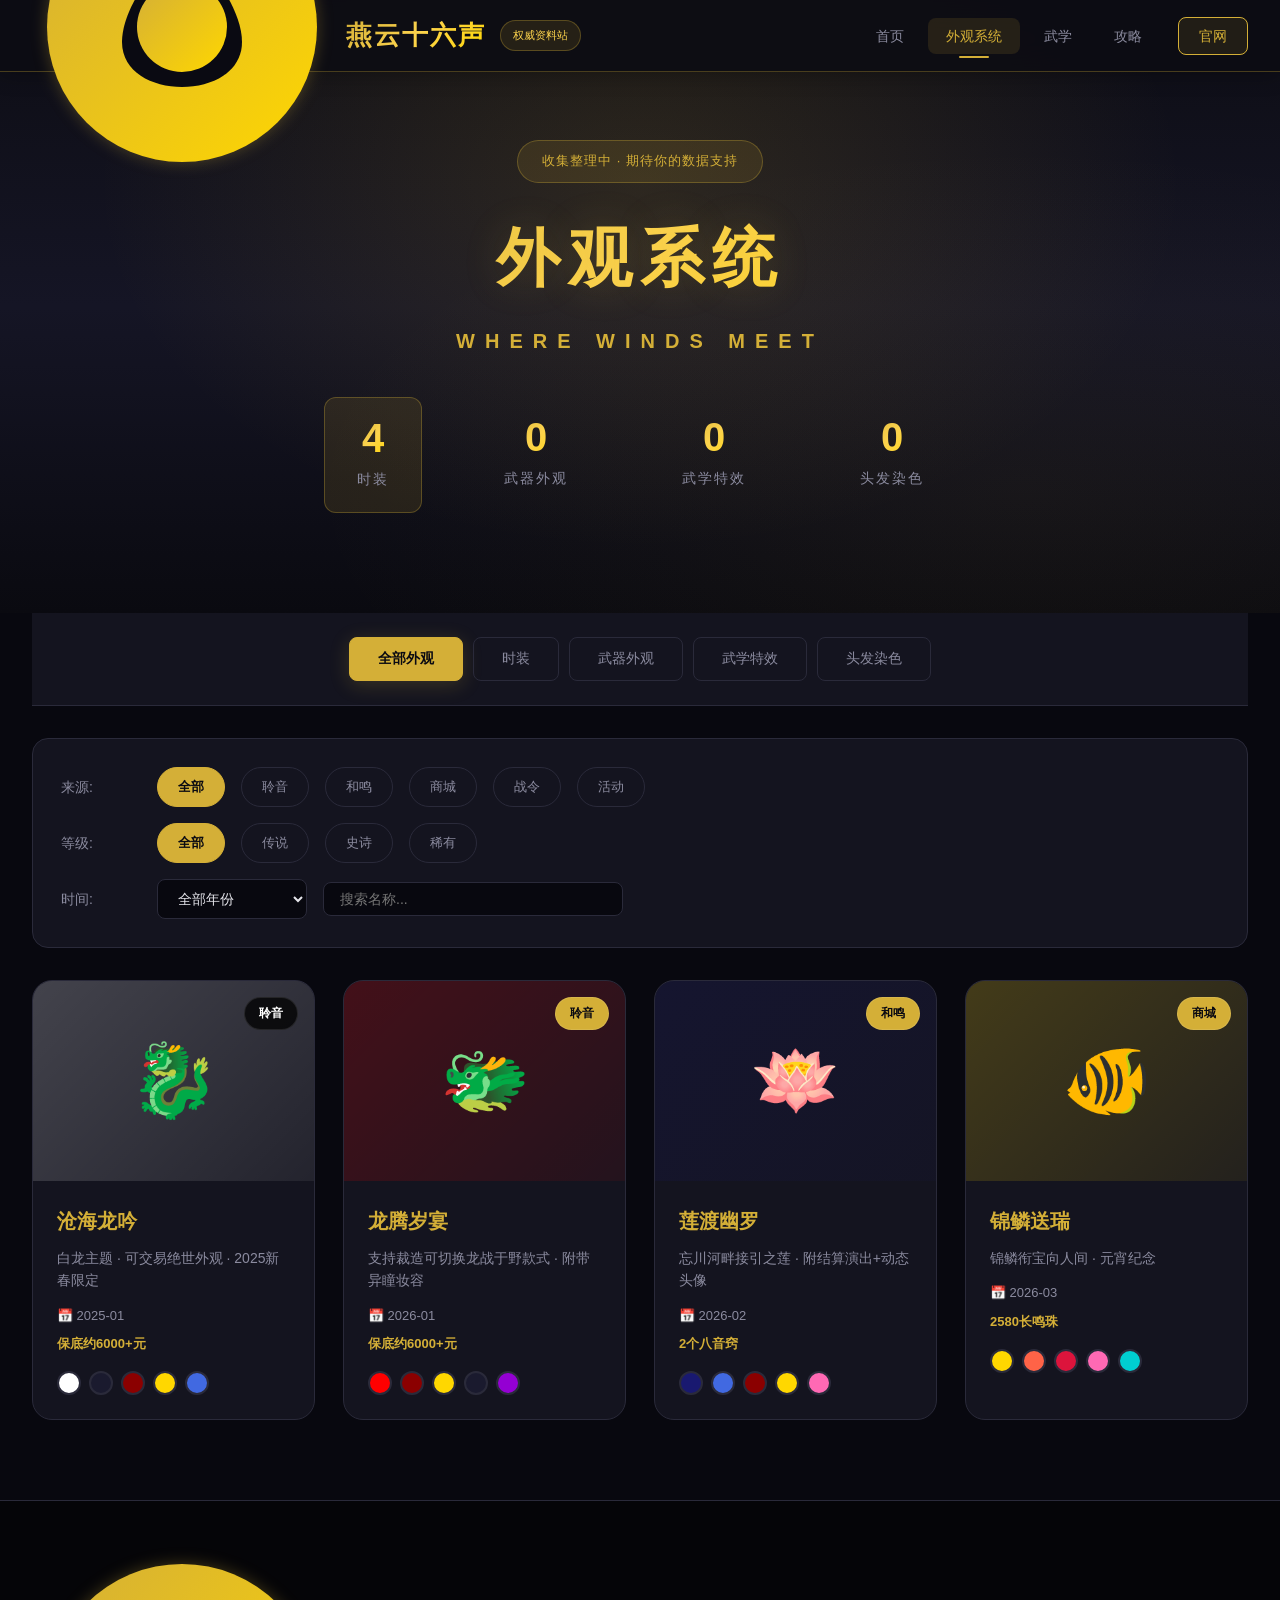
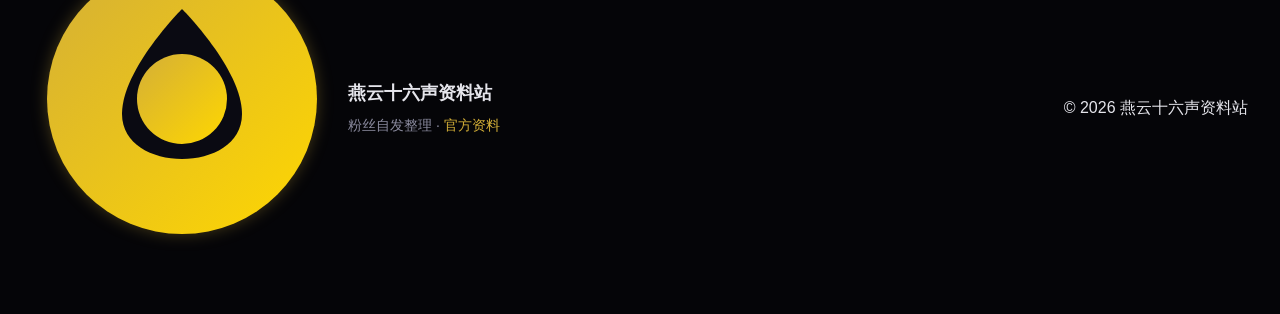
==== commit 365df474: "批量更新所有页面LOGO为SVG图标，修复首页CSS加载问题" ====
--- a/appearance.html
+++ b/appearance.html
@@ -720,7 +720,7 @@
 </style>
 </head>
 <body>
-<nav class="navbar"><div class="nav-container"><a href="index.html" class="logo"><span class="logo-icon">🏮</span><span class="logo-text">燕云十六声</span><span class="logo-sub">权威资料站</span></a><ul class="nav-menu"><li><a href="index.html">首页</a></li><li><a href="appearance.html" class="active">外观系统</a></li><li><a href="martial.html">武学</a></li><li><a href="guide.html">攻略</a></li><li><a href="https://yy163.com" target="_blank" class="nav-official">官网</a></li></ul></div></nav>
+<nav class="navbar"><div class="nav-container"><a href="index.html" class="logo"><div class="logo-icon"><svg viewBox="0 0 100 100" width="100%" height="100%" fill="none" xmlns="http://www.w3.org/2000/svg"><circle cx="50" cy="50" r="45" fill="url(#goldGrad)"/><path d="M50 20C50 20 30 40 30 55C30 65 40 70 50 70C60 70 70 65 70 55C70 40 50 20 50 20Z" fill="#0a0a12"/><circle cx="50" cy="50" r="15" fill="url(#goldGrad)"/><defs><linearGradient id="goldGrad" x1="0%" y1="0%" x2="100%" y2="100%"><stop offset="0%" style="stop-color:#d4af37"/><stop offset="100%" style="stop-color:#ffd700"/></linearGradient></defs></svg></div><span class="logo-text">燕云十六声</span><span class="logo-sub">权威资料站</span></a><ul class="nav-menu"><li><a href="index.html">首页</a></li><li><a href="appearance.html" class="active">外观系统</a></li><li><a href="martial.html">武学</a></li><li><a href="guide.html">攻略</a></li><li><a href="https://yy163.com" target="_blank" class="nav-official">官网</a></li></ul></div></nav>
 
 <div class="hero"><div class="hero-content"><div class="hero-badge">收集整理中 · 期待你的数据支持</div><h1>外观系统</h1><p class="subtitle">WHERE WINDS MEET</p><div class="hero-stats"><div class="stat-item active" data-category="fashion"><span class="stat-number" id="fashion-count">0</span><span class="stat-label">时装</span></div><div class="stat-item" data-category="weapon"><span class="stat-number" id="weapon-count">0</span><span class="stat-label">武器外观</span></div><div class="stat-item" data-category="effect"><span class="stat-number" id="effect-count">0</span><span class="stat-label">武学特效</span></div><div class="stat-item" data-category="hair"><span class="stat-number" id="hair-count">0</span><span class="stat-label">头发染色</span></div></div></div></div>
 
@@ -800,7 +800,7 @@
 </div>
 </div>
 
-<footer><div class="container"><div class="footer-content"><div class="footer-brand"><span>🏮</span><div><h3>燕云十六声资料站</h3><p>粉丝自发整理 · <a href="https://yy163.com" target="_blank" class="footer-link">官方资料</a></p></div></div><div class="footer-links"><p>© 2026 燕云十六声资料站</p></div></div></footer>
+<footer><div class="container"><div class="footer-content"><div class="footer-brand"><div class="logo-icon"><svg viewBox="0 0 100 100" width="100%" height="100%" fill="none" xmlns="http://www.w3.org/2000/svg"><circle cx="50" cy="50" r="45" fill="url(#goldGrad)"/><path d="M50 20C50 20 30 40 30 55C30 65 40 70 50 70C60 70 70 65 70 55C70 40 50 20 50 20Z" fill="#0a0a12"/><circle cx="50" cy="50" r="15" fill="url(#goldGrad)"/><defs><linearGradient id="goldGrad" x1="0%" y1="0%" x2="100%" y2="100%"><stop offset="0%" style="stop-color:#d4af37"/><stop offset="100%" style="stop-color:#ffd700"/></linearGradient></defs></svg></div><div><h3>燕云十六声资料站</h3><p>粉丝自发整理 · <a href="https://yy163.com" target="_blank" class="footer-link">官方资料</a></p></div></div><div class="footer-links"><p>© 2026 燕云十六声资料站</p></div></div></footer>
 
 <script>
 // ==================== 数据结构 ====================
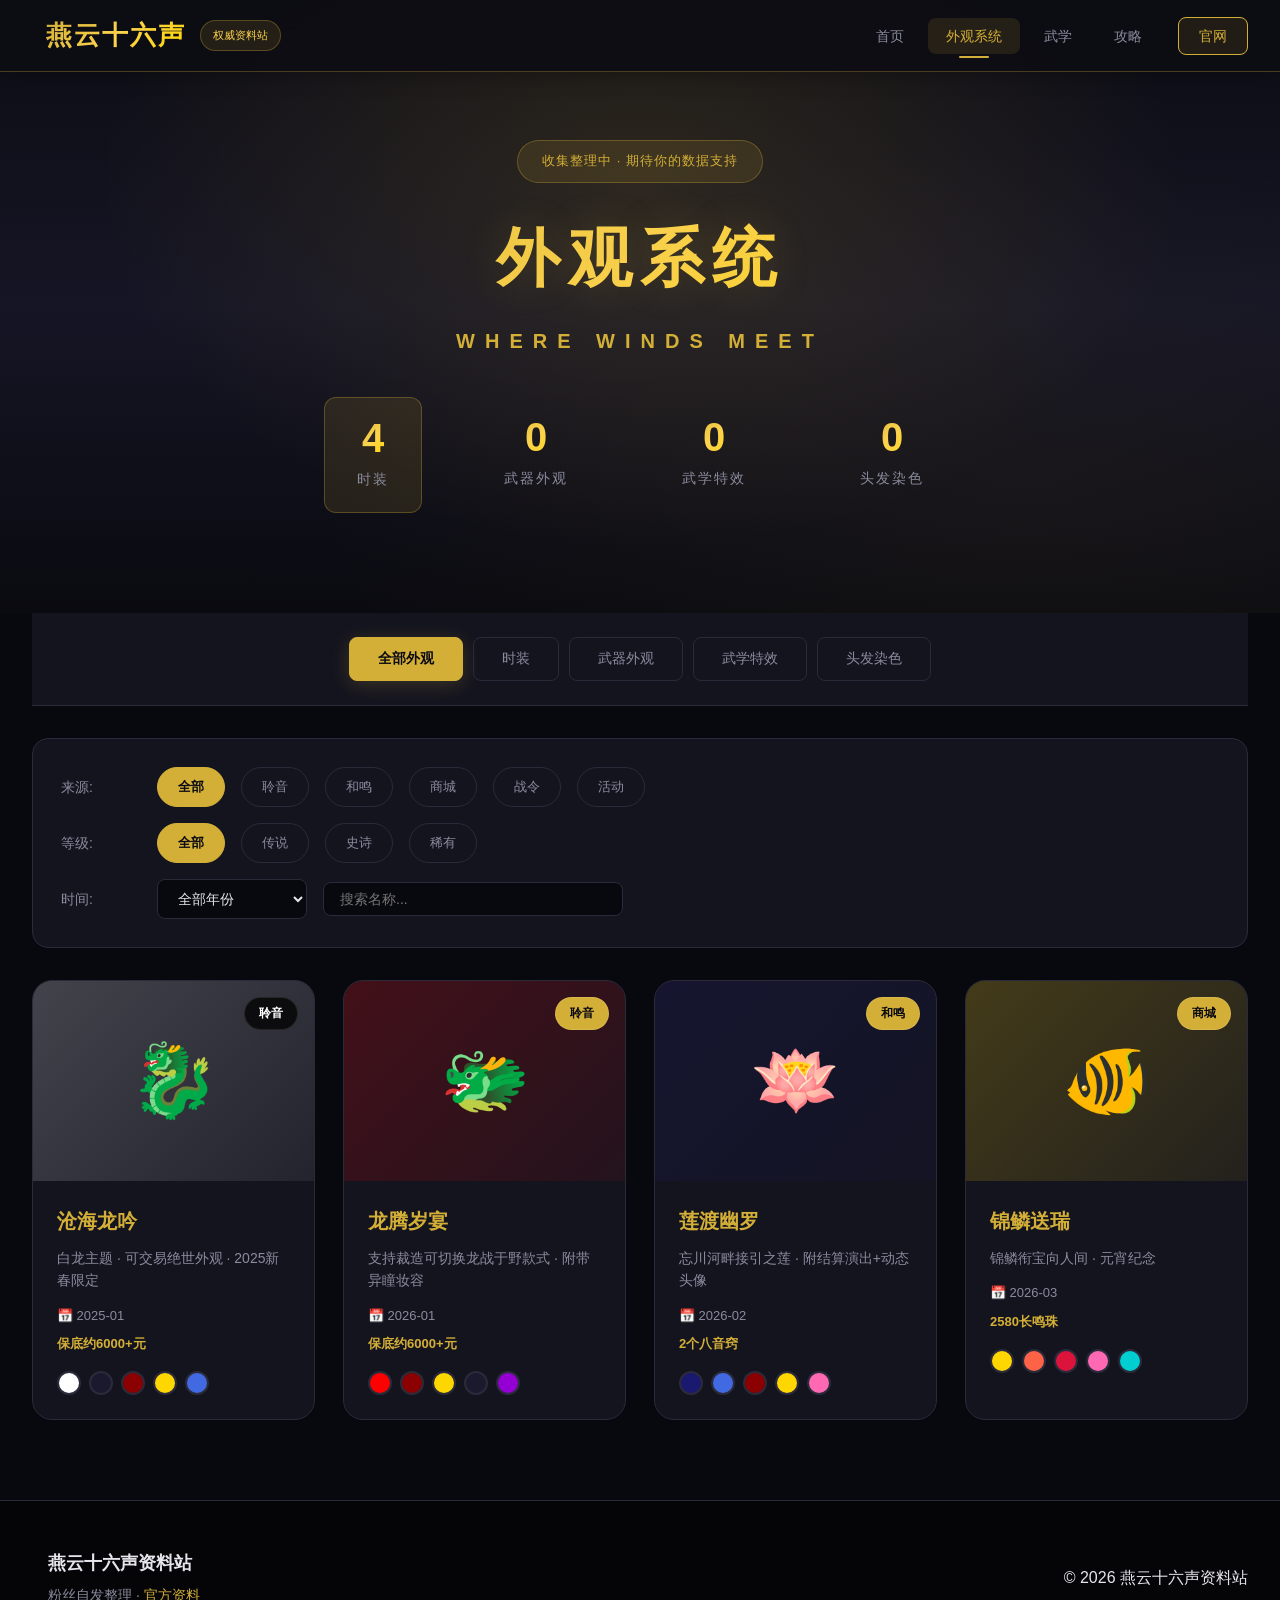
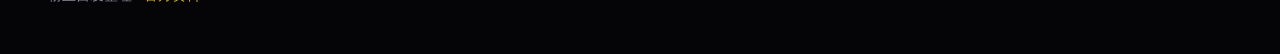
==== commit 76c37cd2: "使用官方燕云十六声LOGO替换SVG图标" ====
--- a/appearance.html
+++ b/appearance.html
@@ -720,7 +720,7 @@
 </style>
 </head>
 <body>
-<nav class="navbar"><div class="nav-container"><a href="index.html" class="logo"><div class="logo-icon"><svg viewBox="0 0 100 100" width="100%" height="100%" fill="none" xmlns="http://www.w3.org/2000/svg"><circle cx="50" cy="50" r="45" fill="url(#goldGrad)"/><path d="M50 20C50 20 30 40 30 55C30 65 40 70 50 70C60 70 70 65 70 55C70 40 50 20 50 20Z" fill="#0a0a12"/><circle cx="50" cy="50" r="15" fill="url(#goldGrad)"/><defs><linearGradient id="goldGrad" x1="0%" y1="0%" x2="100%" y2="100%"><stop offset="0%" style="stop-color:#d4af37"/><stop offset="100%" style="stop-color:#ffd700"/></linearGradient></defs></svg></div><span class="logo-text">燕云十六声</span><span class="logo-sub">权威资料站</span></a><ul class="nav-menu"><li><a href="index.html">首页</a></li><li><a href="appearance.html" class="active">外观系统</a></li><li><a href="martial.html">武学</a></li><li><a href="guide.html">攻略</a></li><li><a href="https://yy163.com" target="_blank" class="nav-official">官网</a></li></ul></div></nav>
+<nav class="navbar"><div class="nav-container"><a href="index.html" class="logo"><div class="logo-icon"></div><span class="logo-text">燕云十六声</span><span class="logo-sub">权威资料站</span></a><ul class="nav-menu"><li><a href="index.html">首页</a></li><li><a href="appearance.html" class="active">外观系统</a></li><li><a href="martial.html">武学</a></li><li><a href="guide.html">攻略</a></li><li><a href="https://yy163.com" target="_blank" class="nav-official">官网</a></li></ul></div></nav>
 
 <div class="hero"><div class="hero-content"><div class="hero-badge">收集整理中 · 期待你的数据支持</div><h1>外观系统</h1><p class="subtitle">WHERE WINDS MEET</p><div class="hero-stats"><div class="stat-item active" data-category="fashion"><span class="stat-number" id="fashion-count">0</span><span class="stat-label">时装</span></div><div class="stat-item" data-category="weapon"><span class="stat-number" id="weapon-count">0</span><span class="stat-label">武器外观</span></div><div class="stat-item" data-category="effect"><span class="stat-number" id="effect-count">0</span><span class="stat-label">武学特效</span></div><div class="stat-item" data-category="hair"><span class="stat-number" id="hair-count">0</span><span class="stat-label">头发染色</span></div></div></div></div>
 
@@ -800,7 +800,7 @@
 </div>
 </div>
 
-<footer><div class="container"><div class="footer-content"><div class="footer-brand"><div class="logo-icon"><svg viewBox="0 0 100 100" width="100%" height="100%" fill="none" xmlns="http://www.w3.org/2000/svg"><circle cx="50" cy="50" r="45" fill="url(#goldGrad)"/><path d="M50 20C50 20 30 40 30 55C30 65 40 70 50 70C60 70 70 65 70 55C70 40 50 20 50 20Z" fill="#0a0a12"/><circle cx="50" cy="50" r="15" fill="url(#goldGrad)"/><defs><linearGradient id="goldGrad" x1="0%" y1="0%" x2="100%" y2="100%"><stop offset="0%" style="stop-color:#d4af37"/><stop offset="100%" style="stop-color:#ffd700"/></linearGradient></defs></svg></div><div><h3>燕云十六声资料站</h3><p>粉丝自发整理 · <a href="https://yy163.com" target="_blank" class="footer-link">官方资料</a></p></div></div><div class="footer-links"><p>© 2026 燕云十六声资料站</p></div></div></footer>
+<footer><div class="container"><div class="footer-content"><div class="footer-brand"><div class="logo-icon"></div><div><h3>燕云十六声资料站</h3><p>粉丝自发整理 · <a href="https://yy163.com" target="_blank" class="footer-link">官方资料</a></p></div></div><div class="footer-links"><p>© 2026 燕云十六声资料站</p></div></div></footer>
 
 <script>
 // ==================== 数据结构 ====================
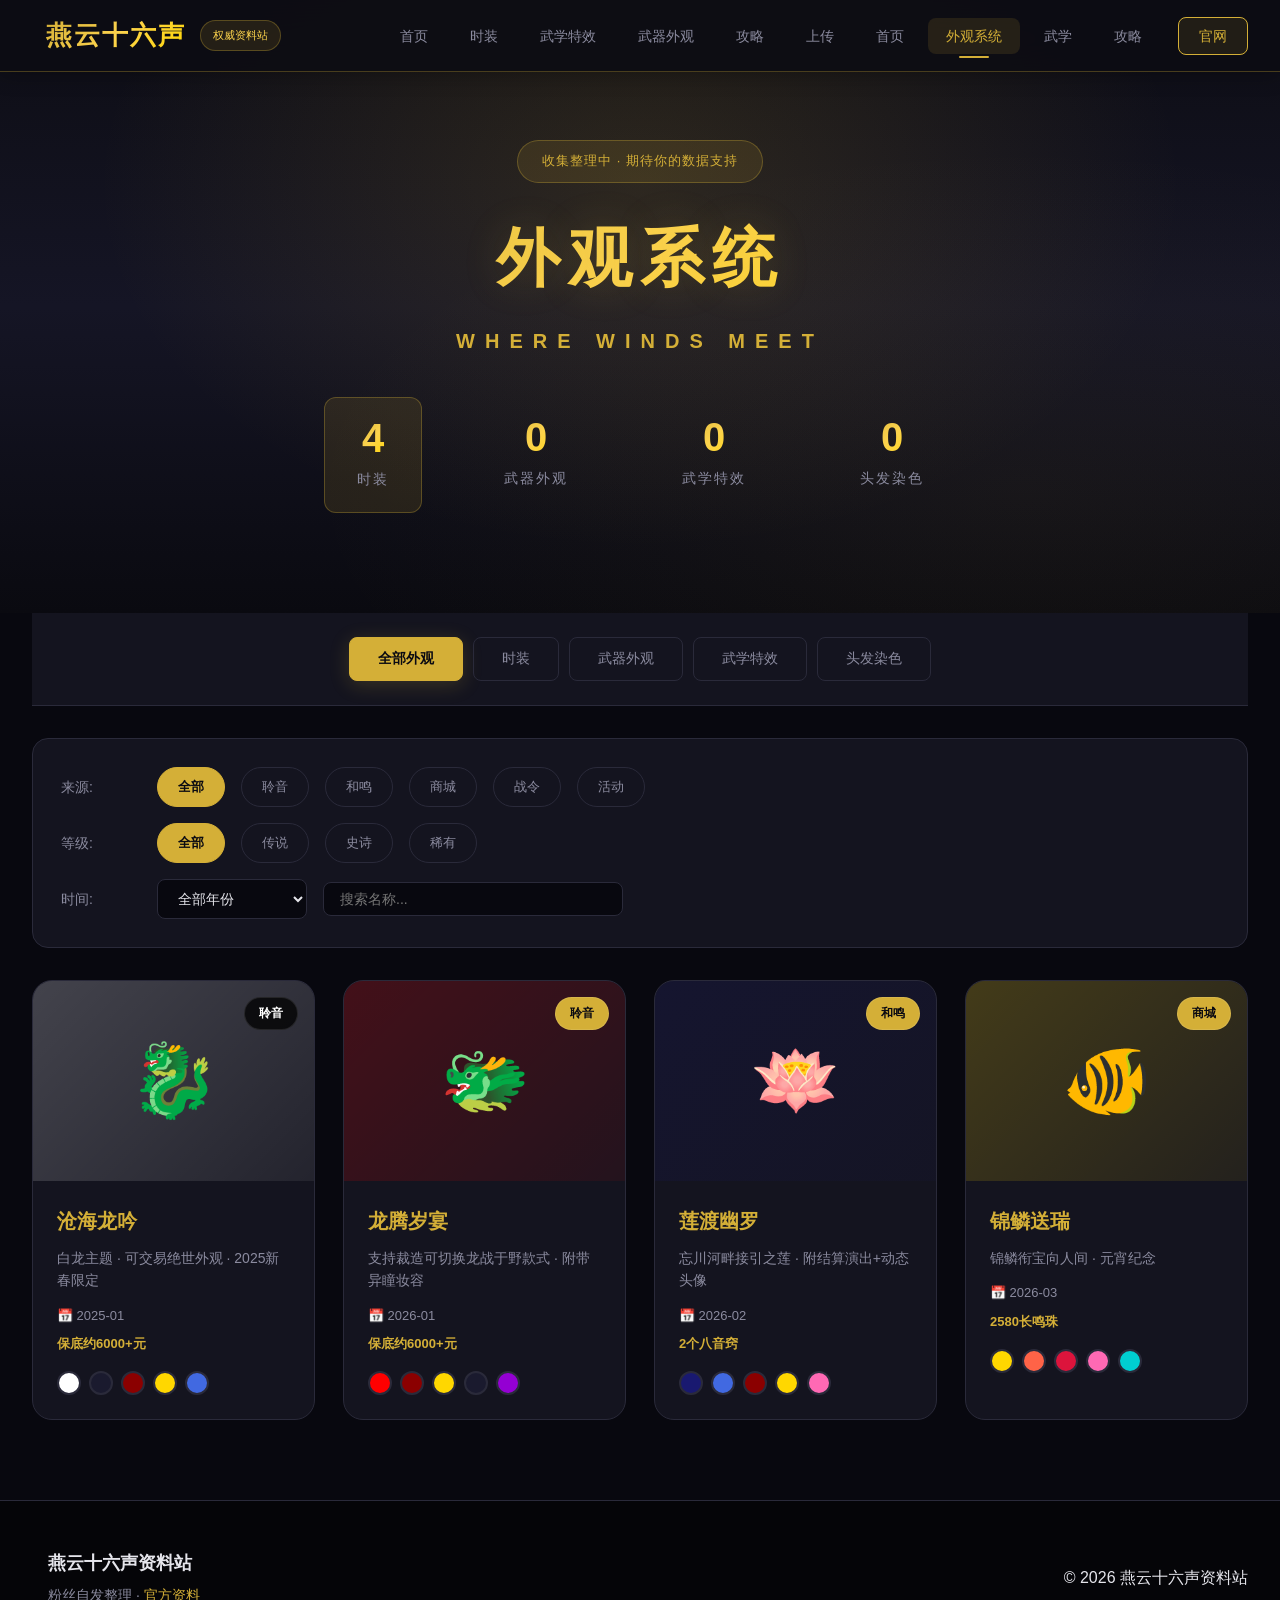
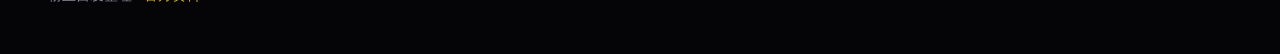
==== commit e323df28: "统一所有页面导航菜单：首页/时装/武学特效/武器外观/攻略/上传" ====
--- a/appearance.html
+++ b/appearance.html
@@ -720,7 +720,7 @@
 </style>
 </head>
 <body>
-<nav class="navbar"><div class="nav-container"><a href="index.html" class="logo"><div class="logo-icon"></div><span class="logo-text">燕云十六声</span><span class="logo-sub">权威资料站</span></a><ul class="nav-menu"><li><a href="index.html">首页</a></li><li><a href="appearance.html" class="active">外观系统</a></li><li><a href="martial.html">武学</a></li><li><a href="guide.html">攻略</a></li><li><a href="https://yy163.com" target="_blank" class="nav-official">官网</a></li></ul></div></nav>
+<nav class="navbar"><div class="nav-container"><a href="index.html" class="logo"><div class="logo-icon"></div><span class="logo-text">燕云十六声</span><span class="logo-sub">权威资料站</span></a><ul class="nav-menu"><li><a href="index.html">首页</a></li><li><a href="fashion.html">时装</a></li><li><a href="martial.html">武学特效</a></li><li><a href="weapon.html">武器外观</a></li><li><a href="guide.html">攻略</a></li><li><a href="upload.html">上传</a></li><li><a href="index.html">首页</a></li><li><a href="appearance.html" class="active">外观系统</a></li><li><a href="martial.html">武学</a></li><li><a href="guide.html">攻略</a></li><li><a href="https://yy163.com" target="_blank" class="nav-official">官网</a></li></ul></div></nav>
 
 <div class="hero"><div class="hero-content"><div class="hero-badge">收集整理中 · 期待你的数据支持</div><h1>外观系统</h1><p class="subtitle">WHERE WINDS MEET</p><div class="hero-stats"><div class="stat-item active" data-category="fashion"><span class="stat-number" id="fashion-count">0</span><span class="stat-label">时装</span></div><div class="stat-item" data-category="weapon"><span class="stat-number" id="weapon-count">0</span><span class="stat-label">武器外观</span></div><div class="stat-item" data-category="effect"><span class="stat-number" id="effect-count">0</span><span class="stat-label">武学特效</span></div><div class="stat-item" data-category="hair"><span class="stat-number" id="hair-count">0</span><span class="stat-label">头发染色</span></div></div></div></div>
 
